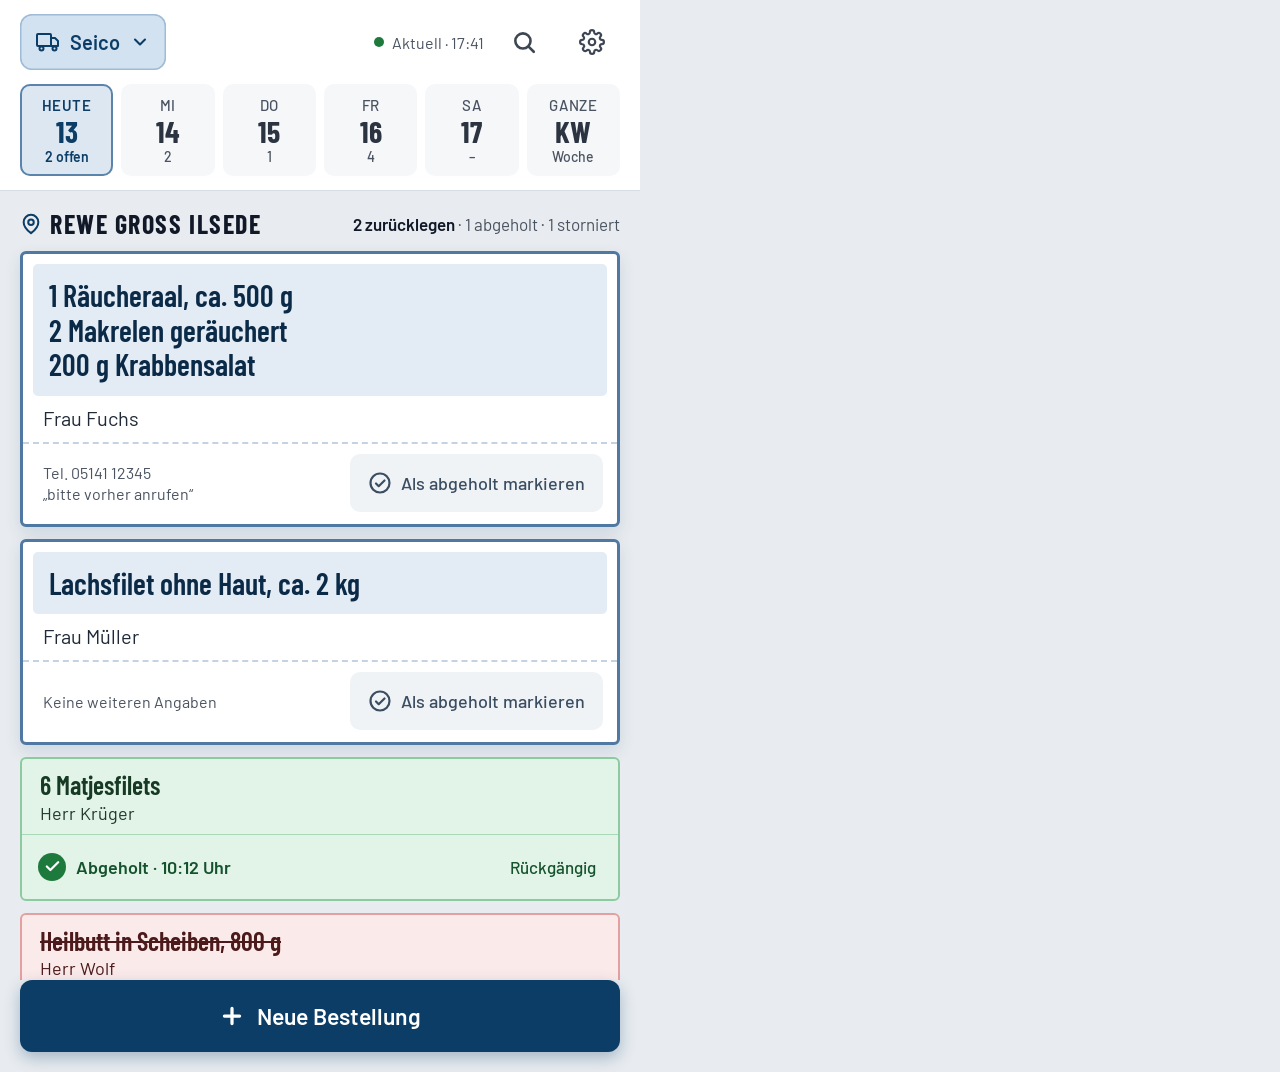
==== design-vorlage/hochformat.html @ 7b59b135 "Neues Design nach Designvorlage F6 - Variablen und Komponenten 1:1 aus design-vorlage/vorlage.css, S" ====
<!doctype html>
<html lang="de">
<head>
<meta charset="utf-8">
<meta name="viewport" content="width=device-width, initial-scale=1">
<title>Designvorlage F6 – Hochformat</title>
<link rel="stylesheet" href="vorlage.css">
</head>
<body>
<!-- Designvorlage Bestellübersicht, Variante F6, Hochformat (Referenzgröße 640 × 1072 CSS-px = Galaxy Tab A11 hochkant) -->
<div class="app" style="width: 640px; height: 1072px">

  <header class="kopf">
    <div class="kopf-zeile">
      <button class="fahrzeug">
        <svg width="24" height="24" viewBox="0 0 24 24" fill="none" stroke="currentColor" stroke-width="2" stroke-linecap="round" stroke-linejoin="round" aria-hidden="true"><rect x="1" y="4" width="14" height="12" rx="1"/><path d="M15 8h4l3 3v5h-7z"/><circle cx="5.5" cy="18.5" r="2"/><circle cx="18.5" cy="18.5" r="2"/></svg>
        Seico
        <svg width="20" height="20" viewBox="0 0 24 24" fill="none" stroke="currentColor" stroke-width="2.5" stroke-linecap="round" stroke-linejoin="round" aria-hidden="true"><path d="M6 9l6 6 6-6"/></svg>
      </button>
      <div class="platzhalter"></div>
      <span class="sync">Aktuell · 17:41</span>
      <button class="icon-knopf" aria-label="Suchen"><svg width="26" height="26" viewBox="0 0 24 24" fill="none" stroke="currentColor" stroke-width="2.4" stroke-linecap="round" aria-hidden="true"><circle cx="11" cy="11" r="7"/><path d="M21 21l-4.3-4.3"/></svg></button>
      <button class="icon-knopf" aria-label="Einstellungen"><svg width="26" height="26" viewBox="0 0 24 24" fill="none" stroke="currentColor" stroke-width="2" stroke-linecap="round" stroke-linejoin="round" aria-hidden="true"><circle cx="12" cy="12" r="3"/><path d="M19.4 15a1.65 1.65 0 0 0 .33 1.82l.06.06a2 2 0 0 1-2.83 2.83l-.06-.06a1.65 1.65 0 0 0-1.82-.33 1.65 1.65 0 0 0-1 1.51V21a2 2 0 0 1-4 0v-.09A1.65 1.65 0 0 0 9 19.4a1.65 1.65 0 0 0-1.82.33l-.06.06a2 2 0 0 1-2.83-2.83l.06-.06a1.65 1.65 0 0 0 .33-1.82 1.65 1.65 0 0 0-1.51-1H3a2 2 0 0 1 0-4h.09A1.65 1.65 0 0 0 4.6 9a1.65 1.65 0 0 0-.33-1.82l-.06-.06a2 2 0 0 1 2.83-2.83l.06.06a1.65 1.65 0 0 0 1.82.33H9a1.65 1.65 0 0 0 1-1.51V3a2 2 0 0 1 4 0v.09a1.65 1.65 0 0 0 1 1.51 1.65 1.65 0 0 0 1.82-.33l.06-.06a2 2 0 0 1 2.83 2.83l-.06.06a1.65 1.65 0 0 0-.33 1.82V9a1.65 1.65 0 0 0 1.51 1H21a2 2 0 0 1 0 4h-.09a1.65 1.65 0 0 0-1.51 1z"/></svg></button>
    </div>
    <nav class="tage" aria-label="Tage">
      <button class="tag aktiv"><span class="wt">HEUTE</span><span class="nr">13</span><span class="anz">2 offen</span></button>
      <button class="tag"><span class="wt">MI</span><span class="nr">14</span><span class="anz">2</span></button>
      <button class="tag"><span class="wt">DO</span><span class="nr">15</span><span class="anz">1</span></button>
      <button class="tag"><span class="wt">FR</span><span class="nr">16</span><span class="anz">4</span></button>
      <button class="tag"><span class="wt">SA</span><span class="nr">17</span><span class="anz">–</span></button>
      <button class="tag"><span class="wt">GANZE</span><span class="nr">KW</span><span class="anz">Woche</span></button>
    </nav>
  </header>

  <main class="liste">
    <div class="markt">
      <div class="markt-name">
        <svg width="22" height="22" viewBox="0 0 24 24" fill="none" stroke="currentColor" stroke-width="2.2" stroke-linecap="round" stroke-linejoin="round" aria-hidden="true"><path d="M20 10c0 6-8 12-8 12s-8-6-8-12a8 8 0 0 1 16 0z"/><circle cx="12" cy="10" r="3"/></svg>
        <h2>REWE Groß Ilsede</h2>
      </div>
      <span class="zaehler"><b>2 zurücklegen</b> · 1 abgeholt · 1 storniert</span>
    </div>

    <article class="zettel offen">
      <div class="ware">1 Räucheraal, ca. 500 g
2 Makrelen geräuchert
200 g Krabbensalat</div>
      <div class="kunde">Frau Fuchs</div>
      <div class="fuss">
        <div class="infos"><span>Tel. 05141 12345</span><span>„bitte vorher anrufen“</span></div>
        <button class="knopf-abgeholt"><svg width="24" height="24" viewBox="0 0 24 24" fill="none" stroke="currentColor" stroke-width="2.2" stroke-linecap="round" stroke-linejoin="round" aria-hidden="true"><circle cx="12" cy="12" r="9.5"/><path d="M8 12.5l2.7 2.7L16.5 9.5"/></svg>Als abgeholt markieren</button>
      </div>
    </article>

    <article class="zettel offen">
      <div class="ware">Lachsfilet ohne Haut, ca. 2 kg</div>
      <div class="kunde">Frau Müller</div>
      <div class="fuss">
        <div class="infos"><span>Keine weiteren Angaben</span></div>
        <button class="knopf-abgeholt"><svg width="24" height="24" viewBox="0 0 24 24" fill="none" stroke="currentColor" stroke-width="2.2" stroke-linecap="round" stroke-linejoin="round" aria-hidden="true"><circle cx="12" cy="12" r="9.5"/><path d="M8 12.5l2.7 2.7L16.5 9.5"/></svg>Als abgeholt markieren</button>
      </div>
    </article>

    <article class="zettel abgeholt">
      <div class="kopfteil"><div class="ware">6 Matjesfilets</div><div class="kunde">Herr Krüger</div></div>
      <div class="status-zeile">
        <span class="status-punkt"><svg width="17" height="17" viewBox="0 0 24 24" fill="none" stroke="currentColor" stroke-width="3.2" stroke-linecap="round" stroke-linejoin="round" aria-hidden="true"><path d="M20 6L9 17l-5-5"/></svg></span>
        <span class="status-text">Abgeholt · 10:12 Uhr</span>
        <button class="rueckgaengig">Rückgängig</button>
      </div>
    </article>

    <article class="zettel storniert">
      <div class="kopfteil"><div class="ware">Heilbutt in Scheiben, 800 g</div><div class="kunde">Herr Wolf</div></div>
      <div class="status-zeile">
        <span class="status-punkt"><svg width="15" height="15" viewBox="0 0 24 24" fill="none" stroke="currentColor" stroke-width="3.4" stroke-linecap="round" aria-hidden="true"><path d="M6 6l12 12M18 6L6 18"/></svg></span>
        <span class="status-text">Storniert · Ben, 12.10.</span>
        <button class="rueckgaengig">Rückgängig</button>
      </div>
    </article>
  </main>

  <footer class="fuss-leiste">
    <button class="primaer"><svg width="26" height="26" viewBox="0 0 24 24" fill="none" stroke="currentColor" stroke-width="3" stroke-linecap="round" aria-hidden="true"><path d="M12 5v14M5 12h14"/></svg>Neue Bestellung</button>
  </footer>
</div>
</body>
</html>
---- design-vorlage/vorlage.css ----
/* =========================================================================
   Designvorlage Bestellübersicht – Seefisch-Feinkost (Variante F6)
   Verbindliche Referenz für Farben, Schriften, Abstände und Komponenten.
   Alle Werte als Variablen – in der App 1:1 übernehmen.
   ========================================================================= */

/* ---------- Schriften (selbst gehostet, funktionieren offline) ---------- */
@font-face { font-family: "Barlow"; font-weight: 400; src: url("schriften/barlow-latin-400-normal.woff2") format("woff2"); font-display: swap; }
@font-face { font-family: "Barlow"; font-weight: 500; src: url("schriften/barlow-latin-500-normal.woff2") format("woff2"); font-display: swap; }
@font-face { font-family: "Barlow"; font-weight: 600; src: url("schriften/barlow-latin-600-normal.woff2") format("woff2"); font-display: swap; }
@font-face { font-family: "Barlow Condensed"; font-weight: 600; src: url("schriften/barlow-condensed-latin-600-normal.woff2") format("woff2"); font-display: swap; }
@font-face { font-family: "Barlow Condensed"; font-weight: 700; src: url("schriften/barlow-condensed-latin-700-normal.woff2") format("woff2"); font-display: swap; }

:root {
  /* Flächen */
  --hintergrund: #E8ECF0;        /* App-Hintergrund hinter den Zetteln */
  --flaeche: #FFFFFF;            /* Kopfleiste, offene Zettel */
  --kopf-linie: #D5DCE3;

  /* Text */
  --text: #111827;
  --text-2: #1F2937;             /* Kundenname */
  --text-3: #4A5361;             /* Telefon, Kommentar, Zähler, Status-Text */
  --icon: #3D4652;

  /* Hauptfarbe Blau – NUR für Primäraktion, aktive Auswahl, offene Bestellung */
  --blau: #0B3D66;               /* Primärbutton „Neue Bestellung“, Marktname */
  --blau-rahmen: #4F79A3;        /* Rahmen offene Bestellung (3 px) */
  --blau-feld: #E3ECF5;          /* Bestellfeld im offenen Zettel */
  --blau-feld-text: #0B2A47;
  --blau-aktiv: #DCE7F2;         /* aktiver Tag */
  --blau-aktiv-rand: #5B84AB;
  --blau-auswahl: #D3E2F0;       /* Fahrzeug-Auswahl */
  --blau-auswahl-rand: #9FBBD6;
  --tag-normal: #F5F7F9;
  --tag-normal-text: #2B3440;
  --strich: #C3D3E3;             /* gestrichelte Trennlinie im offenen Zettel */

  /* Sekundärbutton „Als abgeholt markieren“ – bewusst dezent */
  --sekundaer: #F0F3F6;
  --sekundaer-text: #3A4D61;

  /* Status Abgeholt (Grün) */
  --gruen-flaeche: #E2F3E7;
  --gruen-rand: #8CCB9F;
  --gruen-linie: #A9D8B7;
  --gruen-punkt: #1E7A3C;
  --gruen-text: #14532D;
  --gruen-ware: #163A23;
  --gruen-kunde: #1F3A2A;

  /* Status Storniert (Rot) */
  --rot-flaeche: #FBEAEA;
  --rot-rand: #E3A0A0;
  --rot-linie: #EBBDBD;
  --rot-punkt: #B42323;
  --rot-text: #8F1D1D;
  --rot-ware: #4C1A1A;

  /* Online-Punkt */
  --online: #1E7A3C;

  /* Schrift */
  --schrift: "Barlow", system-ui, sans-serif;
  --schrift-schmal: "Barlow Condensed", "Barlow", sans-serif;

  /* Maße */
  --radius-zettel: 6px;
  --radius-feld: 5px;
  --radius-button: 10px;
  --radius-primaer: 12px;
  --tipp-min: 56px;              /* kleinste Tippfläche */
  --abstand-rand: 20px;          /* Seitenrand Hochformat (Querformat 24px) */
  --abstand-zettel: 12px;        /* Abstand zwischen Zetteln */
}

* { box-sizing: border-box; }
html, body { margin: 0; height: 100%; }
body { background: var(--hintergrund); font-family: var(--schrift); color: var(--text); }
button { font-family: inherit; cursor: pointer; border: 0; }
svg { display: block; }

.app { display: flex; flex-direction: column; overflow: hidden; background: var(--hintergrund); }

/* ---------- Kopfleiste ---------- */
.kopf { background: var(--flaeche); box-shadow: 0 1px 0 var(--kopf-linie); padding: 14px var(--abstand-rand) 0; display: flex; flex-direction: column; gap: 14px; }
.kopf-zeile { display: flex; align-items: center; gap: 12px; }
.fahrzeug { height: 56px; padding: 0 16px; border-radius: 12px; background: var(--blau-auswahl); color: var(--blau); box-shadow: inset 0 0 0 1.5px var(--blau-auswahl-rand); display: flex; align-items: center; gap: 10px; font-size: 20px; font-weight: 600; }
.platzhalter { flex: 1; }
.sync { font-size: 16px; color: var(--text-3); display: flex; align-items: center; gap: 8px; }
.sync::before { content: ""; width: 10px; height: 10px; border-radius: 50%; background: var(--online); }
.icon-knopf { width: var(--tipp-min); height: var(--tipp-min); background: transparent; color: var(--icon); display: flex; align-items: center; justify-content: center; }

/* ---------- Tagesleiste ---------- */
.tage { display: grid; grid-template-columns: repeat(6, minmax(0, 1fr)); gap: 8px; padding-bottom: 14px; }
.tag { height: 92px; border-radius: var(--radius-button); background: var(--tag-normal); color: var(--tag-normal-text); display: flex; flex-direction: column; align-items: center; justify-content: center; gap: 2px; }
.tag .wt, .tag .anz { font-size: 15px; font-weight: 500; letter-spacing: .04em; color: var(--text-3); }
.tag .anz { font-size: 14px; letter-spacing: 0; }
.tag .nr { font-family: var(--schrift-schmal); font-size: 30px; font-weight: 700; line-height: 1; }
.tag.aktiv { background: var(--blau-aktiv); color: var(--blau); box-shadow: inset 0 0 0 2px var(--blau-aktiv-rand); }
.tag.aktiv .wt, .tag.aktiv .anz { color: var(--blau); font-weight: 600; }

/* ---------- Liste ---------- */
.liste { flex: 1; overflow: hidden; padding: 18px var(--abstand-rand) 14px; display: flex; flex-direction: column; gap: var(--abstand-zettel); }
.markt { display: flex; align-items: center; justify-content: space-between; gap: 12px; }
.markt-name { display: flex; align-items: center; gap: 8px; color: var(--blau); }
.markt-name h2 { margin: 0; font-family: var(--schrift-schmal); font-size: 26px; font-weight: 700; letter-spacing: .06em; text-transform: uppercase; color: var(--text); }
.zaehler { font-size: 17px; color: var(--text-3); }
.zaehler b { color: var(--text); font-weight: 600; }

/* ---------- Zettel: gemeinsam ---------- */
.zettel { border-radius: var(--radius-zettel); display: flex; flex-direction: column; }
.ware { font-family: var(--schrift-schmal); font-weight: 600; white-space: pre-line; }

/* Offen: weiß, kräftiger blauer Rahmen, Bestellung im blauen Feld */
.zettel.offen { background: var(--flaeche); border: 3px solid var(--blau-rahmen); box-shadow: 0 6px 16px rgba(11,61,102,.12); }
.zettel.offen .ware { margin: 10px 10px 0; padding: 14px 16px; border-radius: var(--radius-feld); background: var(--blau-feld); color: var(--blau-feld-text); font-size: 30px; line-height: 1.15; }
.zettel.offen .kunde { padding: 10px 20px 12px; font-size: 20px; color: var(--text-2); }
.zettel.offen .fuss { border-top: 2px dashed var(--strich); padding: 10px 14px 12px 20px; display: flex; align-items: center; gap: 12px; }
.zettel.offen .infos { flex: 1; font-size: 16px; color: var(--text-3); display: flex; flex-direction: column; gap: 2px; }
.knopf-abgeholt { height: 58px; padding: 0 18px; border-radius: var(--radius-button); background: var(--sekundaer); color: var(--sekundaer-text); display: flex; align-items: center; gap: 9px; font-size: 18px; font-weight: 500; flex-shrink: 0; }

/* Erledigt: kompakter, farbig hinterlegt */
.zettel.abgeholt, .zettel.storniert { border-width: 2px; border-style: solid; }
.zettel.abgeholt { background: var(--gruen-flaeche); border-color: var(--gruen-rand); }
.zettel.storniert { background: var(--rot-flaeche); border-color: var(--rot-rand); }
.zettel.abgeholt .kopfteil, .zettel.storniert .kopfteil { padding: 12px 18px 10px; display: flex; flex-direction: column; gap: 2px; }
.zettel.abgeholt .ware, .zettel.storniert .ware { font-size: 26px; line-height: 1.1; }
.zettel.abgeholt .ware { color: var(--gruen-ware); }
.zettel.storniert .ware { color: var(--rot-ware); text-decoration: line-through; }
.zettel.abgeholt .kunde { font-size: 18px; color: var(--gruen-kunde); }
.zettel.storniert .kunde { font-size: 18px; color: var(--rot-ware); }
.status-zeile { padding: 4px 8px 4px 16px; display: flex; align-items: center; gap: 10px; border-top: 1px solid; }
.zettel.abgeholt .status-zeile { border-color: var(--gruen-linie); color: var(--gruen-text); }
.zettel.storniert .status-zeile { border-color: var(--rot-linie); color: var(--rot-text); }
.status-punkt { width: 28px; height: 28px; border-radius: 50%; color: #fff; display: flex; align-items: center; justify-content: center; flex-shrink: 0; }
.zettel.abgeholt .status-punkt { background: var(--gruen-punkt); }
.zettel.storniert .status-punkt { background: var(--rot-punkt); }
.status-text { flex: 1; font-size: 18px; font-weight: 600; }
.rueckgaengig { height: var(--tipp-min); padding: 0 14px; background: transparent; color: inherit; font-size: 17px; font-weight: 500; }

/* ---------- Primäraktion ---------- */
.fuss-leiste { padding: 0 var(--abstand-rand) 20px; }
.primaer { width: 100%; height: 72px; border-radius: var(--radius-primaer); background: var(--blau); color: #fff; display: flex; align-items: center; justify-content: center; gap: 12px; font-size: 23px; font-weight: 600; box-shadow: 0 6px 16px rgba(11,61,102,.3); }

/* ---------- Querformat ---------- */
.app.quer { --abstand-rand: 24px; }
.app.quer .kopf { padding-top: 10px; gap: 10px; }
.app.quer .tage { padding-bottom: 12px; }
.app.quer .tag { height: 60px; flex-direction: row; gap: 10px; }
.app.quer .tag .text { display: flex; flex-direction: column; align-items: flex-start; line-height: 1.15; }
.app.quer .liste { padding-top: 14px; padding-bottom: 0; }
.app.quer .raster { display: grid; grid-template-columns: repeat(2, minmax(0, 1fr)); gap: var(--abstand-zettel); align-items: start; }
.app.quer .zettel.offen .ware { font-size: 27px; line-height: 1.12; padding: 12px 14px; }
.app.quer .zettel.offen .kunde { padding: 8px 18px 10px; font-size: 19px; }
.app.quer .zettel.offen .fuss { padding: 8px 12px 10px 18px; }
.app.quer .knopf-abgeholt { height: 56px; font-size: 17px; padding: 0 14px; }
.app.quer .zettel.abgeholt .ware, .app.quer .zettel.storniert .ware { font-size: 24px; }
.app.quer { position: relative; }
.app.quer .liste { padding-bottom: 96px; }   /* Platz, damit der schwebende Button nichts dauerhaft verdeckt */
.app.quer .fuss-leiste { position: absolute; right: 0; bottom: 0; padding: 0 24px 18px; }
.app.quer .primaer { width: 420px; height: 64px; font-size: 22px; }
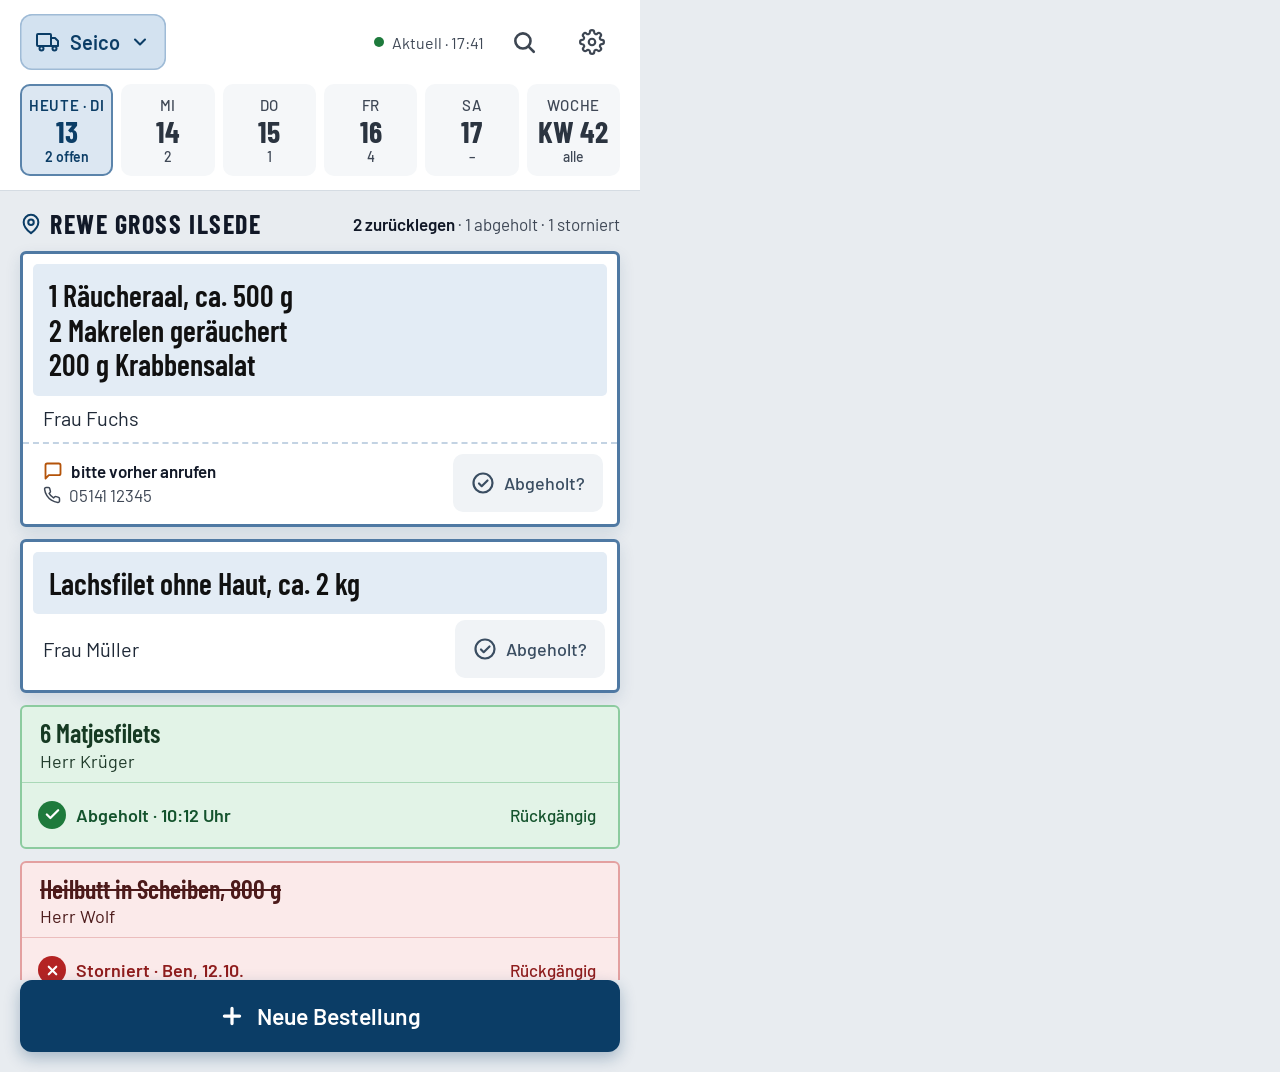
==== commit cb2bdbd6: "Schritt 2: Anbindung an die Google-Tabelle - backend/Code.gs: Apps-Script-Schnittstelle (laden mit „" ====
--- a/design-vorlage/hochformat.html
+++ b/design-vorlage/hochformat.html
@@ -3,11 +3,11 @@
 <head>
 <meta charset="utf-8">
 <meta name="viewport" content="width=device-width, initial-scale=1">
-<title>Designvorlage F6 – Hochformat</title>
+<title>Designvorlage F6 v2 – Hochformat</title>
 <link rel="stylesheet" href="vorlage.css">
 </head>
 <body>
-<!-- Designvorlage Bestellübersicht, Variante F6, Hochformat (Referenzgröße 640 × 1072 CSS-px = Galaxy Tab A11 hochkant) -->
+<!-- Designvorlage Bestellübersicht F6 v2, Hochformat (640 × 1072 CSS-px). Normalzustand: Heute, eigenes Fahrzeug, online. -->
 <div class="app" style="width: 640px; height: 1072px">
 
   <header class="kopf">
@@ -23,12 +23,12 @@
       <button class="icon-knopf" aria-label="Einstellungen"><svg width="26" height="26" viewBox="0 0 24 24" fill="none" stroke="currentColor" stroke-width="2" stroke-linecap="round" stroke-linejoin="round" aria-hidden="true"><circle cx="12" cy="12" r="3"/><path d="M19.4 15a1.65 1.65 0 0 0 .33 1.82l.06.06a2 2 0 0 1-2.83 2.83l-.06-.06a1.65 1.65 0 0 0-1.82-.33 1.65 1.65 0 0 0-1 1.51V21a2 2 0 0 1-4 0v-.09A1.65 1.65 0 0 0 9 19.4a1.65 1.65 0 0 0-1.82.33l-.06.06a2 2 0 0 1-2.83-2.83l.06-.06a1.65 1.65 0 0 0 .33-1.82 1.65 1.65 0 0 0-1.51-1H3a2 2 0 0 1 0-4h.09A1.65 1.65 0 0 0 4.6 9a1.65 1.65 0 0 0-.33-1.82l-.06-.06a2 2 0 0 1 2.83-2.83l.06.06a1.65 1.65 0 0 0 1.82.33H9a1.65 1.65 0 0 0 1-1.51V3a2 2 0 0 1 4 0v.09a1.65 1.65 0 0 0 1 1.51 1.65 1.65 0 0 0 1.82-.33l.06-.06a2 2 0 0 1 2.83 2.83l-.06.06a1.65 1.65 0 0 0-.33 1.82V9a1.65 1.65 0 0 0 1.51 1H21a2 2 0 0 1 0 4h-.09a1.65 1.65 0 0 0-1.51 1z"/></svg></button>
     </div>
     <nav class="tage" aria-label="Tage">
-      <button class="tag aktiv"><span class="wt">HEUTE</span><span class="nr">13</span><span class="anz">2 offen</span></button>
+      <button class="tag aktiv"><span class="wt"><b>HEUTE</b> · DI</span><span class="nr">13</span><span class="anz">2 offen</span></button>
       <button class="tag"><span class="wt">MI</span><span class="nr">14</span><span class="anz">2</span></button>
       <button class="tag"><span class="wt">DO</span><span class="nr">15</span><span class="anz">1</span></button>
       <button class="tag"><span class="wt">FR</span><span class="nr">16</span><span class="anz">4</span></button>
       <button class="tag"><span class="wt">SA</span><span class="nr">17</span><span class="anz">–</span></button>
-      <button class="tag"><span class="wt">GANZE</span><span class="nr">KW</span><span class="anz">Woche</span></button>
+      <button class="tag"><span class="wt">WOCHE</span><span class="nr">KW 42</span><span class="anz">alle</span></button>
     </nav>
   </header>
 
@@ -47,18 +47,17 @@
 200 g Krabbensalat</div>
       <div class="kunde">Frau Fuchs</div>
       <div class="fuss">
-        <div class="infos"><span>Tel. 05141 12345</span><span>„bitte vorher anrufen“</span></div>
-        <button class="knopf-abgeholt"><svg width="24" height="24" viewBox="0 0 24 24" fill="none" stroke="currentColor" stroke-width="2.2" stroke-linecap="round" stroke-linejoin="round" aria-hidden="true"><circle cx="12" cy="12" r="9.5"/><path d="M8 12.5l2.7 2.7L16.5 9.5"/></svg>Als abgeholt markieren</button>
+        <div class="infos">
+          <span class="zeile hinweis"><svg width="20" height="20" viewBox="0 0 24 24" fill="none" stroke="currentColor" stroke-width="2.2" stroke-linecap="round" stroke-linejoin="round" aria-hidden="true"><path d="M21 15a2 2 0 0 1-2 2H7l-4 4V5a2 2 0 0 1 2-2h14a2 2 0 0 1 2 2z"/></svg>bitte vorher anrufen</span>
+          <span class="zeile"><svg width="18" height="18" viewBox="0 0 24 24" fill="none" stroke="currentColor" stroke-width="2" stroke-linecap="round" stroke-linejoin="round" aria-hidden="true"><path d="M22 16.92v3a2 2 0 0 1-2.18 2 19.79 19.79 0 0 1-8.63-3.07 19.5 19.5 0 0 1-6-6A19.79 19.79 0 0 1 2.12 4.18 2 2 0 0 1 4.11 2h3a2 2 0 0 1 2 1.72c.13.96.36 1.9.7 2.81a2 2 0 0 1-.45 2.11L8.09 9.91a16 16 0 0 0 6 6l1.27-1.27a2 2 0 0 1 2.11-.45c.91.34 1.85.57 2.81.7A2 2 0 0 1 22 16.92z"/></svg>05141 12345</span>
+        </div>
+        <button class="knopf-abgeholt"><svg width="24" height="24" viewBox="0 0 24 24" fill="none" stroke="currentColor" stroke-width="2.2" stroke-linecap="round" stroke-linejoin="round" aria-hidden="true"><circle cx="12" cy="12" r="9.5"/><path d="M8 12.5l2.7 2.7L16.5 9.5"/></svg>Abgeholt?</button>
       </div>
     </article>
 
     <article class="zettel offen">
       <div class="ware">Lachsfilet ohne Haut, ca. 2 kg</div>
-      <div class="kunde">Frau Müller</div>
-      <div class="fuss">
-        <div class="infos"><span>Keine weiteren Angaben</span></div>
-        <button class="knopf-abgeholt"><svg width="24" height="24" viewBox="0 0 24 24" fill="none" stroke="currentColor" stroke-width="2.2" stroke-linecap="round" stroke-linejoin="round" aria-hidden="true"><circle cx="12" cy="12" r="9.5"/><path d="M8 12.5l2.7 2.7L16.5 9.5"/></svg>Als abgeholt markieren</button>
-      </div>
+      <div class="kunde-zeile"><div class="kunde">Frau Müller</div><button class="knopf-abgeholt"><svg width="24" height="24" viewBox="0 0 24 24" fill="none" stroke="currentColor" stroke-width="2.2" stroke-linecap="round" stroke-linejoin="round" aria-hidden="true"><circle cx="12" cy="12" r="9.5"/><path d="M8 12.5l2.7 2.7L16.5 9.5"/></svg>Abgeholt?</button></div>
     </article>
 
     <article class="zettel abgeholt">
--- a/design-vorlage/vorlage.css
+++ b/design-vorlage/vorlage.css
@@ -20,14 +20,14 @@
   /* Text */
   --text: #111827;
   --text-2: #1F2937;             /* Kundenname */
-  --text-3: #4A5361;             /* Telefon, Kommentar, Zähler, Status-Text */
+  --text-3: #3F4856;             /* Telefon, Zähler, Status-Text (v2: dunkler, ≥ 7:1 auch auf Grau) */
   --icon: #3D4652;
 
   /* Hauptfarbe Blau – NUR für Primäraktion, aktive Auswahl, offene Bestellung */
   --blau: #0B3D66;               /* Primärbutton „Neue Bestellung“, Marktname */
   --blau-rahmen: #4F79A3;        /* Rahmen offene Bestellung (3 px) */
   --blau-feld: #E3ECF5;          /* Bestellfeld im offenen Zettel */
-  --blau-feld-text: #0B2A47;
+  --blau-feld-text: #111111;     /* Bestelltext schwarz */
   --blau-aktiv: #DCE7F2;         /* aktiver Tag */
   --blau-aktiv-rand: #5B84AB;
   --blau-auswahl: #D3E2F0;       /* Fahrzeug-Auswahl */
@@ -117,7 +117,11 @@
 .zettel.offen .ware { margin: 10px 10px 0; padding: 14px 16px; border-radius: var(--radius-feld); background: var(--blau-feld); color: var(--blau-feld-text); font-size: 30px; line-height: 1.15; }
 .zettel.offen .kunde { padding: 10px 20px 12px; font-size: 20px; color: var(--text-2); }
 .zettel.offen .fuss { border-top: 2px dashed var(--strich); padding: 10px 14px 12px 20px; display: flex; align-items: center; gap: 12px; }
-.zettel.offen .infos { flex: 1; font-size: 16px; color: var(--text-3); display: flex; flex-direction: column; gap: 2px; }
+.zettel.offen .infos { flex: 1; font-size: 17px; color: var(--text-3); display: flex; flex-direction: column; gap: 4px; }
+.infos .zeile { display: flex; align-items: center; gap: 8px; }
+.infos .hinweis { color: var(--text); font-weight: 600; }          /* Kommentar = wichtig */
+.infos .hinweis svg { color: #B45309; }
+.zettel.offen .fuss.nur-knopf { justify-content: flex-end; }       /* keine Infos → nur der Button */
 .knopf-abgeholt { height: 58px; padding: 0 18px; border-radius: var(--radius-button); background: var(--sekundaer); color: var(--sekundaer-text); display: flex; align-items: center; gap: 9px; font-size: 18px; font-weight: 500; flex-shrink: 0; }
 
 /* Erledigt: kompakter, farbig hinterlegt */
@@ -160,3 +164,46 @@
 .app.quer .liste { padding-bottom: 96px; }   /* Platz, damit der schwebende Button nichts dauerhaft verdeckt */
 .app.quer .fuss-leiste { position: absolute; right: 0; bottom: 0; padding: 0 24px 18px; }
 .app.quer .primaer { width: 420px; height: 64px; font-size: 22px; }
+
+/* =========================================================================
+   v2 – Ergänzungen aus der Optimierung (14.10.)
+   ========================================================================= */
+:root {
+  --hinweis-flaeche: #FFF1CC;     /* Bernstein: nur für Hinweise (fremde Ansicht, offline) */
+  --hinweis-rand: #E8C46A;
+  --hinweis-text: #4D3800;
+  --offline: #D97706;
+}
+
+/* Tagesleiste: Wochentag auch bei „Heute“ */
+.tag .wt b { font-weight: 700; }
+
+/* Hinweisband: fremde Ansicht / offline – direkt unter der Kopfleiste */
+.hinweisband { display: flex; align-items: center; gap: 12px; padding: 0 12px 0 var(--abstand-rand); min-height: 60px; background: var(--hinweis-flaeche); border-bottom: 2px solid var(--hinweis-rand); color: var(--hinweis-text); font-size: 18px; }
+.hinweisband b { font-weight: 600; }
+.hinweisband .platzhalter { flex: 1; }
+.hinweisband button { height: 48px; padding: 0 16px; border-radius: var(--radius-button); background: #fff; color: var(--hinweis-text); font-size: 17px; font-weight: 600; box-shadow: inset 0 0 0 1.5px var(--hinweis-rand); }
+
+/* Sync-Status offline */
+.sync.offline { color: #8A4B05; font-weight: 600; }
+.sync.offline::before { background: var(--offline); }
+
+/* Mehrere Märkte: Abstand zwischen Marktgruppen */
+.markt.weiterer { margin-top: 14px; }
+
+/* Erledigtes eingeklappt (ab 3 erledigten Zetteln) */
+.eingeklappt { height: 60px; border-radius: var(--radius-zettel); background: rgba(255,255,255,.55); box-shadow: inset 0 0 0 1.5px #C5CED8; display: flex; align-items: center; gap: 14px; padding: 0 18px; font-size: 18px; color: var(--text-2); width: 100%; }
+.eingeklappt .punkt { width: 12px; height: 12px; border-radius: 50%; }
+.eingeklappt .gruen { background: var(--gruen-punkt); }
+.eingeklappt .rot { background: var(--rot-punkt); }
+.eingeklappt .platzhalter { flex: 1; }
+.eingeklappt .mehr { font-weight: 600; color: var(--blau); }
+
+/* Leerer Markt */
+.leer { padding: 18px 20px; border-radius: var(--radius-zettel); background: rgba(255,255,255,.55); color: var(--text-3); font-size: 18px; box-shadow: inset 0 0 0 1.5px #D3DAE2; }
+
+/* Zettel ohne Telefon/Kommentar: Button in die Kundenzeile, keine leere Fußzeile */
+.zettel.offen .kunde-zeile { display: flex; align-items: center; gap: 12px; padding: 6px 12px 12px 0; }
+.zettel.offen .kunde-zeile .kunde { flex: 1; padding: 0 0 0 20px; }
+.app.quer .zettel.offen .kunde-zeile { padding: 4px 12px 10px 0; }
+.app.quer .zettel.offen .kunde-zeile .kunde { padding-left: 18px; }
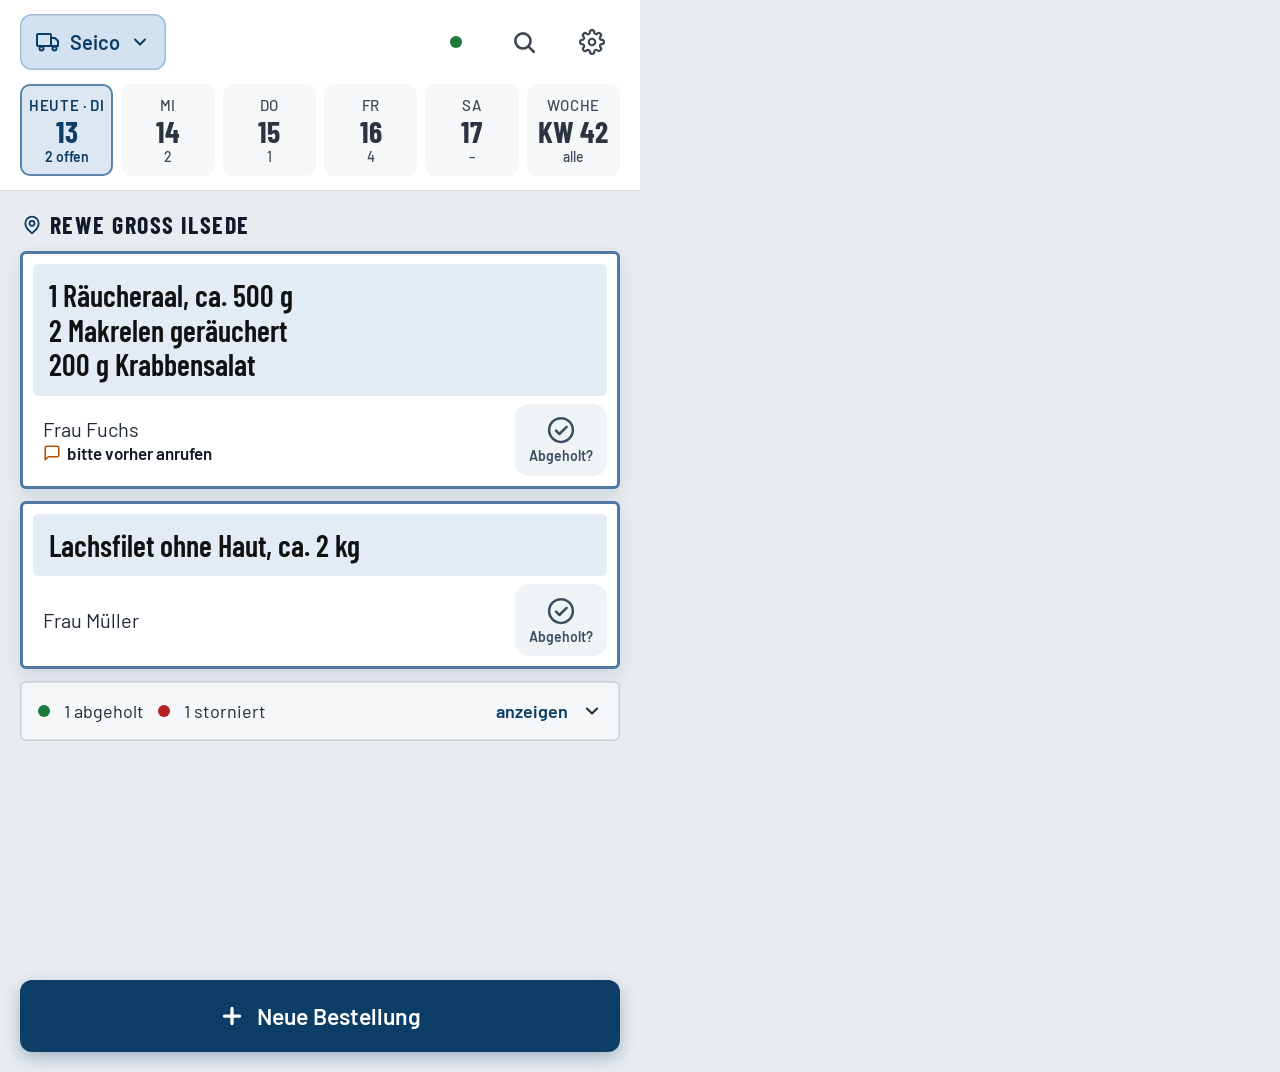
==== commit 4cbc9a12: "Designvorlage F6 v3 „Schlicht“: Startseite, Hinweisband, Einklappen, Einstellung Anzeige (0.4.0) Co-" ====
--- a/design-vorlage/hochformat.html
+++ b/design-vorlage/hochformat.html
@@ -1,87 +1,13 @@
-<!doctype html>
-<html lang="de">
-<head>
-<meta charset="utf-8">
-<meta name="viewport" content="width=device-width, initial-scale=1">
-<title>Designvorlage F6 v2 – Hochformat</title>
-<link rel="stylesheet" href="vorlage.css">
-</head>
-<body>
-<!-- Designvorlage Bestellübersicht F6 v2, Hochformat (640 × 1072 CSS-px). Normalzustand: Heute, eigenes Fahrzeug, online. -->
+<!doctype html><html lang="de"><head><meta charset="utf-8"><meta name="viewport" content="width=device-width, initial-scale=1"><title>Designvorlage F6 v3 – Hochformat</title><link rel="stylesheet" href="vorlage.css"></head><body>
+<!-- F6 v3 „Schlicht“, Hochformat 640×1072: eigenes Fahrzeug, heute, online, Erledigtes eingeklappt (Einstellung an). -->
 <div class="app" style="width: 640px; height: 1072px">
-
-  <header class="kopf">
-    <div class="kopf-zeile">
-      <button class="fahrzeug">
-        <svg width="24" height="24" viewBox="0 0 24 24" fill="none" stroke="currentColor" stroke-width="2" stroke-linecap="round" stroke-linejoin="round" aria-hidden="true"><rect x="1" y="4" width="14" height="12" rx="1"/><path d="M15 8h4l3 3v5h-7z"/><circle cx="5.5" cy="18.5" r="2"/><circle cx="18.5" cy="18.5" r="2"/></svg>
-        Seico
-        <svg width="20" height="20" viewBox="0 0 24 24" fill="none" stroke="currentColor" stroke-width="2.5" stroke-linecap="round" stroke-linejoin="round" aria-hidden="true"><path d="M6 9l6 6 6-6"/></svg>
-      </button>
-      <div class="platzhalter"></div>
-      <span class="sync">Aktuell · 17:41</span>
-      <button class="icon-knopf" aria-label="Suchen"><svg width="26" height="26" viewBox="0 0 24 24" fill="none" stroke="currentColor" stroke-width="2.4" stroke-linecap="round" aria-hidden="true"><circle cx="11" cy="11" r="7"/><path d="M21 21l-4.3-4.3"/></svg></button>
-      <button class="icon-knopf" aria-label="Einstellungen"><svg width="26" height="26" viewBox="0 0 24 24" fill="none" stroke="currentColor" stroke-width="2" stroke-linecap="round" stroke-linejoin="round" aria-hidden="true"><circle cx="12" cy="12" r="3"/><path d="M19.4 15a1.65 1.65 0 0 0 .33 1.82l.06.06a2 2 0 0 1-2.83 2.83l-.06-.06a1.65 1.65 0 0 0-1.82-.33 1.65 1.65 0 0 0-1 1.51V21a2 2 0 0 1-4 0v-.09A1.65 1.65 0 0 0 9 19.4a1.65 1.65 0 0 0-1.82.33l-.06.06a2 2 0 0 1-2.83-2.83l.06-.06a1.65 1.65 0 0 0 .33-1.82 1.65 1.65 0 0 0-1.51-1H3a2 2 0 0 1 0-4h.09A1.65 1.65 0 0 0 4.6 9a1.65 1.65 0 0 0-.33-1.82l-.06-.06a2 2 0 0 1 2.83-2.83l.06.06a1.65 1.65 0 0 0 1.82.33H9a1.65 1.65 0 0 0 1-1.51V3a2 2 0 0 1 4 0v.09a1.65 1.65 0 0 0 1 1.51 1.65 1.65 0 0 0 1.82-.33l.06-.06a2 2 0 0 1 2.83 2.83l-.06.06a1.65 1.65 0 0 0-.33 1.82V9a1.65 1.65 0 0 0 1.51 1H21a2 2 0 0 1 0 4h-.09a1.65 1.65 0 0 0-1.51 1z"/></svg></button>
-    </div>
-    <nav class="tage" aria-label="Tage">
-      <button class="tag aktiv"><span class="wt"><b>HEUTE</b> · DI</span><span class="nr">13</span><span class="anz">2 offen</span></button>
-      <button class="tag"><span class="wt">MI</span><span class="nr">14</span><span class="anz">2</span></button>
-      <button class="tag"><span class="wt">DO</span><span class="nr">15</span><span class="anz">1</span></button>
-      <button class="tag"><span class="wt">FR</span><span class="nr">16</span><span class="anz">4</span></button>
-      <button class="tag"><span class="wt">SA</span><span class="nr">17</span><span class="anz">–</span></button>
-      <button class="tag"><span class="wt">WOCHE</span><span class="nr">KW 42</span><span class="anz">alle</span></button>
-    </nav>
-  </header>
-
-  <main class="liste">
-    <div class="markt">
-      <div class="markt-name">
-        <svg width="22" height="22" viewBox="0 0 24 24" fill="none" stroke="currentColor" stroke-width="2.2" stroke-linecap="round" stroke-linejoin="round" aria-hidden="true"><path d="M20 10c0 6-8 12-8 12s-8-6-8-12a8 8 0 0 1 16 0z"/><circle cx="12" cy="10" r="3"/></svg>
-        <h2>REWE Groß Ilsede</h2>
-      </div>
-      <span class="zaehler"><b>2 zurücklegen</b> · 1 abgeholt · 1 storniert</span>
-    </div>
-
-    <article class="zettel offen">
-      <div class="ware">1 Räucheraal, ca. 500 g
+<header class="kopf"><div class="kopf-zeile"><button class="fahrzeug"><svg width="24" height="24" viewBox="0 0 24 24" fill="none" stroke="currentColor" stroke-width="2" stroke-linecap="round" stroke-linejoin="round" aria-hidden="true"><rect x="1" y="4" width="14" height="12" rx="1"/><path d="M15 8h4l3 3v5h-7z"/><circle cx="5.5" cy="18.5" r="2"/><circle cx="18.5" cy="18.5" r="2"/></svg>Seico<svg width="20" height="20" viewBox="0 0 24 24" fill="none" stroke="currentColor" stroke-width="2.5" stroke-linecap="round" stroke-linejoin="round" aria-hidden="true"><path d="M6 9l6 6 6-6"/></svg></button><div class="platzhalter"></div><button class="sync-punkt" aria-label="Aktuell · 17:41"></button><button class="icon-knopf" aria-label="Suchen"><svg width="26" height="26" viewBox="0 0 24 24" fill="none" stroke="currentColor" stroke-width="2.4" stroke-linecap="round" aria-hidden="true"><circle cx="11" cy="11" r="7"/><path d="M21 21l-4.3-4.3"/></svg></button><button class="icon-knopf" aria-label="Einstellungen"><svg width="26" height="26" viewBox="0 0 24 24" fill="none" stroke="currentColor" stroke-width="2" stroke-linecap="round" stroke-linejoin="round" aria-hidden="true"><circle cx="12" cy="12" r="3"/><path d="M19.4 15a1.65 1.65 0 0 0 .33 1.82l.06.06a2 2 0 0 1-2.83 2.83l-.06-.06a1.65 1.65 0 0 0-1.82-.33 1.65 1.65 0 0 0-1 1.51V21a2 2 0 0 1-4 0v-.09A1.65 1.65 0 0 0 9 19.4a1.65 1.65 0 0 0-1.82.33l-.06.06a2 2 0 0 1-2.83-2.83l.06-.06a1.65 1.65 0 0 0 .33-1.82 1.65 1.65 0 0 0-1.51-1H3a2 2 0 0 1 0-4h.09A1.65 1.65 0 0 0 4.6 9a1.65 1.65 0 0 0-.33-1.82l-.06-.06a2 2 0 0 1 2.83-2.83l.06.06a1.65 1.65 0 0 0 1.82.33H9a1.65 1.65 0 0 0 1-1.51V3a2 2 0 0 1 4 0v.09a1.65 1.65 0 0 0 1 1.51 1.65 1.65 0 0 0 1.82-.33l.06-.06a2 2 0 0 1 2.83 2.83l-.06.06a1.65 1.65 0 0 0-.33 1.82V9a1.65 1.65 0 0 0 1.51 1H21a2 2 0 0 1 0 4h-.09a1.65 1.65 0 0 0-1.51 1z"/></svg></button></div><nav class="tage" aria-label="Tage"><button class="tag aktiv"><span class="wt"><b>HEUTE</b> · DI</span><span class="nr">13</span><span class="anz">2 offen</span></button><button class="tag"><span class="wt">MI</span><span class="nr">14</span><span class="anz">2</span></button><button class="tag"><span class="wt">DO</span><span class="nr">15</span><span class="anz">1</span></button><button class="tag"><span class="wt">FR</span><span class="nr">16</span><span class="anz">4</span></button><button class="tag"><span class="wt">SA</span><span class="nr">17</span><span class="anz">–</span></button><button class="tag"><span class="wt">WOCHE</span><span class="nr">KW 42</span><span class="anz">alle</span></button></nav></header>
+<main class="liste"><div class="markt-v3" style=""><div class="markt-name"><svg width="20" height="20" viewBox="0 0 24 24" fill="none" stroke="currentColor" stroke-width="2.2" stroke-linecap="round" stroke-linejoin="round" aria-hidden="true"><path d="M20 10c0 6-8 12-8 12s-8-6-8-12a8 8 0 0 1 16 0z"/><circle cx="12" cy="10" r="3"/></svg><h2>REWE Groß Ilsede</h2></div></div>
+<article class="zettel-s"><div class="ware">1 Räucheraal, ca. 500 g
 2 Makrelen geräuchert
-200 g Krabbensalat</div>
-      <div class="kunde">Frau Fuchs</div>
-      <div class="fuss">
-        <div class="infos">
-          <span class="zeile hinweis"><svg width="20" height="20" viewBox="0 0 24 24" fill="none" stroke="currentColor" stroke-width="2.2" stroke-linecap="round" stroke-linejoin="round" aria-hidden="true"><path d="M21 15a2 2 0 0 1-2 2H7l-4 4V5a2 2 0 0 1 2-2h14a2 2 0 0 1 2 2z"/></svg>bitte vorher anrufen</span>
-          <span class="zeile"><svg width="18" height="18" viewBox="0 0 24 24" fill="none" stroke="currentColor" stroke-width="2" stroke-linecap="round" stroke-linejoin="round" aria-hidden="true"><path d="M22 16.92v3a2 2 0 0 1-2.18 2 19.79 19.79 0 0 1-8.63-3.07 19.5 19.5 0 0 1-6-6A19.79 19.79 0 0 1 2.12 4.18 2 2 0 0 1 4.11 2h3a2 2 0 0 1 2 1.72c.13.96.36 1.9.7 2.81a2 2 0 0 1-.45 2.11L8.09 9.91a16 16 0 0 0 6 6l1.27-1.27a2 2 0 0 1 2.11-.45c.91.34 1.85.57 2.81.7A2 2 0 0 1 22 16.92z"/></svg>05141 12345</span>
-        </div>
-        <button class="knopf-abgeholt"><svg width="24" height="24" viewBox="0 0 24 24" fill="none" stroke="currentColor" stroke-width="2.2" stroke-linecap="round" stroke-linejoin="round" aria-hidden="true"><circle cx="12" cy="12" r="9.5"/><path d="M8 12.5l2.7 2.7L16.5 9.5"/></svg>Abgeholt?</button>
-      </div>
-    </article>
-
-    <article class="zettel offen">
-      <div class="ware">Lachsfilet ohne Haut, ca. 2 kg</div>
-      <div class="kunde-zeile"><div class="kunde">Frau Müller</div><button class="knopf-abgeholt"><svg width="24" height="24" viewBox="0 0 24 24" fill="none" stroke="currentColor" stroke-width="2.2" stroke-linecap="round" stroke-linejoin="round" aria-hidden="true"><circle cx="12" cy="12" r="9.5"/><path d="M8 12.5l2.7 2.7L16.5 9.5"/></svg>Abgeholt?</button></div>
-    </article>
-
-    <article class="zettel abgeholt">
-      <div class="kopfteil"><div class="ware">6 Matjesfilets</div><div class="kunde">Herr Krüger</div></div>
-      <div class="status-zeile">
-        <span class="status-punkt"><svg width="17" height="17" viewBox="0 0 24 24" fill="none" stroke="currentColor" stroke-width="3.2" stroke-linecap="round" stroke-linejoin="round" aria-hidden="true"><path d="M20 6L9 17l-5-5"/></svg></span>
-        <span class="status-text">Abgeholt · 10:12 Uhr</span>
-        <button class="rueckgaengig">Rückgängig</button>
-      </div>
-    </article>
-
-    <article class="zettel storniert">
-      <div class="kopfteil"><div class="ware">Heilbutt in Scheiben, 800 g</div><div class="kunde">Herr Wolf</div></div>
-      <div class="status-zeile">
-        <span class="status-punkt"><svg width="15" height="15" viewBox="0 0 24 24" fill="none" stroke="currentColor" stroke-width="3.4" stroke-linecap="round" aria-hidden="true"><path d="M6 6l12 12M18 6L6 18"/></svg></span>
-        <span class="status-text">Storniert · Ben, 12.10.</span>
-        <button class="rueckgaengig">Rückgängig</button>
-      </div>
-    </article>
-  </main>
-
-  <footer class="fuss-leiste">
-    <button class="primaer"><svg width="26" height="26" viewBox="0 0 24 24" fill="none" stroke="currentColor" stroke-width="3" stroke-linecap="round" aria-hidden="true"><path d="M12 5v14M5 12h14"/></svg>Neue Bestellung</button>
-  </footer>
-</div>
-</body>
-</html>
+200 g Krabbensalat</div><div class="unten"><div class="wer"><span class="kunde">Frau Fuchs</span><span class="hinweis"><svg width="18" height="18" viewBox="0 0 24 24" fill="none" stroke="currentColor" stroke-width="2.2" stroke-linecap="round" stroke-linejoin="round" aria-hidden="true"><path d="M21 15a2 2 0 0 1-2 2H7l-4 4V5a2 2 0 0 1 2-2h14a2 2 0 0 1 2 2z"/></svg>bitte vorher anrufen</span></div><button class="haken" aria-label="Als abgeholt markieren"><svg width="30" height="30" viewBox="0 0 24 24" fill="none" stroke="currentColor" stroke-width="2" stroke-linecap="round" stroke-linejoin="round" aria-hidden="true"><circle cx="12" cy="12" r="9.5"/><path d="M8 12.5l2.7 2.7L16.5 9.5"/></svg>Abgeholt?</button></div></article>
+<article class="zettel-s"><div class="ware">Lachsfilet ohne Haut, ca. 2 kg</div><div class="unten"><div class="wer"><span class="kunde">Frau Müller</span></div><button class="haken" aria-label="Als abgeholt markieren"><svg width="30" height="30" viewBox="0 0 24 24" fill="none" stroke="currentColor" stroke-width="2" stroke-linecap="round" stroke-linejoin="round" aria-hidden="true"><circle cx="12" cy="12" r="9.5"/><path d="M8 12.5l2.7 2.7L16.5 9.5"/></svg>Abgeholt?</button></div></article>
+<button class="eingeklappt"><span class="punkt gruen"></span>1 abgeholt<span class="punkt rot"></span>1 storniert<span class="platzhalter"></span><span class="mehr">anzeigen</span><svg width="20" height="20" viewBox="0 0 24 24" fill="none" stroke="currentColor" stroke-width="2.5" stroke-linecap="round" stroke-linejoin="round" aria-hidden="true"><path d="M6 9l6 6 6-6"/></svg></button>
+</main>
+<footer class="fuss-leiste"><button class="primaer"><svg width="26" height="26" viewBox="0 0 24 24" fill="none" stroke="currentColor" stroke-width="3" stroke-linecap="round" aria-hidden="true"><path d="M12 5v14M5 12h14"/></svg>Neue Bestellung</button></footer>
+</div></body></html>
--- a/design-vorlage/vorlage.css
+++ b/design-vorlage/vorlage.css
@@ -207,3 +207,53 @@
 .zettel.offen .kunde-zeile .kunde { flex: 1; padding: 0 0 0 20px; }
 .app.quer .zettel.offen .kunde-zeile { padding: 4px 12px 10px 0; }
 .app.quer .zettel.offen .kunde-zeile .kunde { padding-left: 18px; }
+
+/* =========================================================================
+   v3 – „Schlicht“ (16.10.): Tagesleiste bleibt, Rest aus der Minimal-Variante.
+   Ersetzt auf der Startseite: Zähler, Telefon auf dem Zettel, gestrichelte Fußzeile,
+   „Keine weiteren Angaben“, Sync-Text im Normalzustand, blaue Vorübergehend-Leiste.
+   ========================================================================= */
+
+/* Sync: im Normalzustand nur ein Punkt; Text nur bei Problemen (offline / wartet / Fehler) */
+.sync-punkt { width: var(--tipp-min); height: var(--tipp-min); display: flex; align-items: center; justify-content: center; background: transparent; }
+.sync-punkt::before { content: ""; width: 12px; height: 12px; border-radius: 50%; background: var(--online); }
+
+/* Hinweisband fest an der Kopfleiste (Teil des klebenden Kopfs, scrollt nicht weg) */
+.kopf .hinweisband { margin: 0 calc(-1 * var(--abstand-rand)); border-top: 1px solid var(--hinweis-rand); }
+
+/* Markt-Kopf schlicht: Name + dezentes Fahrzeug, kein Zähler */
+.markt-v3 { display: flex; align-items: baseline; gap: 10px; flex-wrap: wrap; padding: 2px 2px 0; }
+.markt-v3 .markt-name h2 { font-size: 24px; }
+.markt-v3 .fz { display: inline-flex; align-items: center; gap: 5px; font-size: 16px; font-weight: 500; color: var(--text-3); }
+.markt-v3 .fz svg { opacity: .8; }
+
+/* Zettel schlicht: Bestellfeld + eine Zeile (Kunde, wichtiger Kommentar, Abhaken) */
+.zettel-s { background: var(--flaeche); border: 3px solid var(--blau-rahmen); border-radius: var(--radius-zettel); box-shadow: 0 6px 16px rgba(11,61,102,.12); }
+.zettel-s .ware { margin: 10px 10px 0; padding: 14px 16px; border-radius: var(--radius-feld); background: var(--blau-feld); color: var(--blau-feld-text); font-family: var(--schrift-schmal); font-weight: 600; font-size: 30px; line-height: 1.15; white-space: pre-line; }
+.zettel-s .unten { display: flex; align-items: center; gap: 12px; padding: 8px 10px 10px 20px; }
+.zettel-s .wer { flex: 1; display: flex; flex-direction: column; gap: 2px; min-width: 0; }
+.zettel-s .kunde { font-size: 20px; color: var(--text-2); }
+.zettel-s .hinweis { display: flex; align-items: center; gap: 6px; font-size: 17px; font-weight: 600; color: var(--text); }
+.zettel-s .hinweis svg { color: #B45309; flex-shrink: 0; }
+.zettel-s .wartet { font-size: 16px; color: var(--text-3); }
+
+/* Abhaken: Kreis-Haken mit Wort darunter; 1. Tipp → „Nochmal tippen“ (gedämpftes Grün), 2. Tipp bestätigt */
+.haken { width: 92px; height: 72px; border-radius: 14px; background: var(--sekundaer); color: var(--sekundaer-text); display: flex; flex-direction: column; align-items: center; justify-content: center; gap: 2px; font-size: 14px; font-weight: 600; flex-shrink: 0; }
+.haken.scharf { background: var(--gruen-flaeche); color: var(--gruen-text); box-shadow: inset 0 0 0 2px var(--gruen-rand); }
+
+.app.quer .zettel-s .ware { font-size: 27px; padding: 12px 14px; }
+
+/* Einstellungen: Schalter-Zeile */
+.einst { padding: 20px var(--abstand-rand); display: flex; flex-direction: column; gap: 14px; }
+.karte { background: var(--flaeche); border-radius: 12px; padding: 18px 20px; box-shadow: inset 0 0 0 1px var(--kopf-linie); }
+.karte h2 { margin: 0 0 12px; font-family: var(--schrift-schmal); font-size: 22px; letter-spacing: .05em; text-transform: uppercase; }
+.schalter-zeile { display: flex; align-items: center; gap: 16px; padding: 10px 0; }
+.schalter-zeile + .schalter-zeile { border-top: 1px solid var(--kopf-linie); }
+.schalter-text { flex: 1; display: flex; flex-direction: column; gap: 4px; }
+.schalter-text strong { font-size: 19px; font-weight: 600; }
+.schalter-text span { font-size: 16px; color: var(--text-3); }
+.kipp { width: 76px; height: 44px; border-radius: 22px; background: #C7CFD8; position: relative; flex-shrink: 0; }
+.kipp::after { content: ""; position: absolute; top: 4px; left: 4px; width: 36px; height: 36px; border-radius: 50%; background: #fff; box-shadow: 0 1px 3px rgba(0,0,0,.25); }
+.kipp.an { background: var(--blau-rahmen); }
+.kipp.an::after { left: 36px; }
+.kipp-wort { font-size: 16px; font-weight: 600; color: var(--text-2); width: 32px; }
